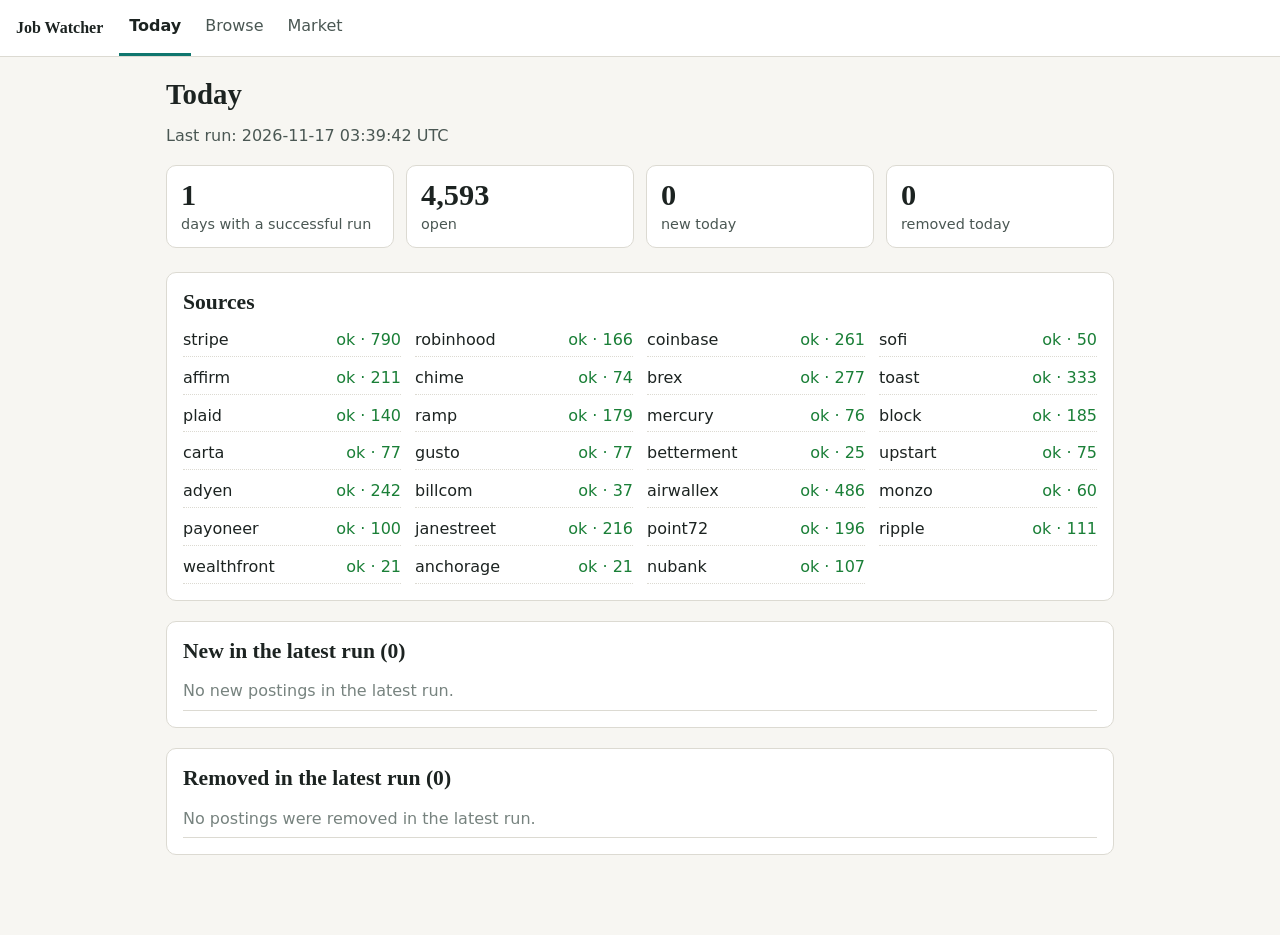
==== index.html @ 957a0f88 "Add Today page Co-Authored-By: Claude Sonnet 5.5 <noreply@anthropic.com>" ====
<!doctype html>
<html lang="en">
<head>
<meta charset="utf-8">
<meta name="viewport" content="width=device-width, initial-scale=1">
<title>Job Watcher - Today</title>
<meta name="theme-color" content="#0f766e">
<link rel="manifest" href="manifest.webmanifest">
<link rel="icon" href="icons/icon-192.png">
<link rel="apple-touch-icon" href="icons/apple-touch-icon.png">
<link rel="stylesheet" href="assets/site.css">
</head>
<body>
<main>
  <h1>Today</h1>
  <p class="sub" id="lastrun">Loading...</p>
  <div id="banner"></div>
  <div class="cards" id="cards"></div>
  <section class="panel"><h2>Sources</h2><ul class="sources" id="sources"></ul></section>
  <section class="panel"><h2 id="newh">New in the latest run</h2><ul class="plist" id="newl"></ul></section>
  <section class="panel"><h2 id="remh">Removed in the latest run</h2><ul class="plist" id="reml"></ul></section>
</main>
<script src="assets/site.js"></script>
<script src="assets/today.js"></script>
</body>
</html>
---- assets/site.css ----
:root{
  --bg:#f7f6f2; --surface:#ffffff; --ink:#1c2321; --ink2:#4a5753; --muted:#77837f;
  --line:#dcdad2; --accent:#0f766e; --accent-ink:#ffffff; --accent-soft:#d5ece8;
  --bar2:#b9c2be; --good:#1a7f37; --bad:#b42318; --star:#c58a00;
  --font:system-ui,-apple-system,"Segoe UI",Roboto,sans-serif;
  --font-head:"Iowan Old Style","Palatino Linotype",Georgia,serif;
}
@media (prefers-color-scheme:dark){
  :root{--bg:#121816;--surface:#1a221f;--ink:#e8ece9;--ink2:#b3bdb9;--muted:#8a9792;
    --line:#2f3a36;--accent:#2dd4bf;--accent-ink:#06201c;--accent-soft:#18403b;
    --bar2:#465550;--good:#4ade80;--bad:#f87171;--star:#fbbf24}
}
*{box-sizing:border-box}
body{margin:0;background:var(--bg);color:var(--ink);font:16px/1.55 var(--font)}
a{color:var(--accent)}
h1,h2,h3{font-family:var(--font-head);line-height:1.25;margin:0 0 .4em}
h1{font-size:1.8rem} h2{font-size:1.35rem}
.nav{position:sticky;top:0;z-index:5;background:var(--surface);border-bottom:1px solid var(--line);
  display:flex;align-items:center;gap:4px;padding:0 16px;flex-wrap:wrap}
.nav .brand{font-family:var(--font-head);font-weight:700;margin-right:12px;padding:12px 0}
.nav a{color:var(--ink2);text-decoration:none;padding:14px 10px;border-bottom:3px solid transparent}
.nav a[aria-current=page]{color:var(--ink);border-bottom-color:var(--accent);font-weight:600}
main{max-width:980px;margin:0 auto;padding:20px 16px 60px}
.banner{background:var(--accent-soft);border:1px solid var(--line);border-radius:8px;padding:8px 12px;margin:0 0 16px}
.banner.err{border-color:var(--bad);color:var(--bad)}
.muted{color:var(--muted)} .sub{color:var(--ink2);margin-top:0}
.cards{display:grid;grid-template-columns:repeat(auto-fit,minmax(150px,1fr));gap:12px;margin:16px 0 24px}
.card{background:var(--surface);border:1px solid var(--line);border-radius:10px;padding:12px 14px}
.card .n{font:700 1.9rem var(--font-head)} .card .l{color:var(--ink2);font-size:.9rem}
.panel{background:var(--surface);border:1px solid var(--line);border-radius:10px;padding:16px;margin:0 0 20px}
.sources{display:grid;grid-template-columns:repeat(auto-fill,minmax(190px,1fr));gap:6px 14px;list-style:none;margin:0;padding:0}
.sources li{display:flex;justify-content:space-between;gap:8px;border-bottom:1px dotted var(--line);padding:3px 0}
.ok{color:var(--good)} .fail{color:var(--bad);font-weight:600}
ul.plist{list-style:none;margin:0;padding:0}
ul.plist li{padding:6px 0;border-bottom:1px solid var(--line)}
ul.plist .meta{color:var(--muted);font-size:.88rem}
.controls{display:flex;flex-wrap:wrap;gap:10px;align-items:end;margin:0 0 14px}
.controls label{display:flex;flex-direction:column;font-size:.82rem;color:var(--ink2);gap:2px}
input,select,button{font:inherit;color:var(--ink);background:var(--surface);border:1px solid var(--line);border-radius:6px;padding:6px 8px;min-height:36px}
button{cursor:pointer} button.on{background:var(--accent);color:var(--accent-ink);border-color:var(--accent)}
.seg{display:inline-flex} .seg button{border-radius:0} .seg button:first-child{border-radius:6px 0 0 6px}
.seg button:last-child{border-radius:0 6px 6px 0}
.post{display:grid;grid-template-columns:auto 1fr auto;gap:10px;align-items:start;padding:10px 0;border-bottom:1px solid var(--line)}
.post .t{font-weight:600} .post .meta{color:var(--ink2);font-size:.88rem}
.star{border:0;background:none;font-size:1.5rem;line-height:1;padding:2px 6px;color:var(--muted);min-height:0}
.star[aria-pressed=true]{color:var(--star)}
.apply{white-space:nowrap;text-decoration:none;border:1px solid var(--accent);border-radius:6px;padding:5px 12px}
.count{color:var(--ink2);margin:6px 0}
.sec{margin:0 0 34px}
.sec .stat{font-size:.9rem;color:var(--ink2);margin:.4rem 0}
.chart{margin:12px 0 4px;position:relative}
.chart svg{display:block;max-width:100%}
.chart text{fill:var(--muted);font:11px var(--font)}
.chart .grid{stroke:var(--line);stroke-width:1}
.bar{fill:var(--accent)} .bar:hover{opacity:.8}
.hrow{display:grid;grid-template-columns:minmax(80px,170px) 1fr 48px;gap:8px;align-items:center;margin:3px 0;font-size:.88rem}
.hrow .lab{overflow:hidden;text-overflow:ellipsis;white-space:nowrap;color:var(--ink2)}
.hrow .track{height:14px}
.hrow .fill{height:100%;background:var(--accent);border-radius:0 4px 4px 0;min-width:2px}
.hrow .val{text-align:right;font-variant-numeric:tabular-nums}
.stack{display:flex;height:34px;gap:2px;margin:10px 0}
.stack div{display:flex;align-items:center;padding:0 10px;font-size:.85rem;white-space:nowrap;overflow:hidden}
.stack .a{background:var(--accent);color:var(--accent-ink);border-radius:6px 0 0 6px}
.stack .b{background:var(--bar2);color:var(--ink);border-radius:0 6px 6px 0}
details{margin:6px 0 0;font-size:.85rem;color:var(--ink2)} details table{border-collapse:collapse;margin-top:6px}
details td,details th{border-bottom:1px solid var(--line);padding:2px 12px 2px 0;text-align:left}
#tip{position:fixed;pointer-events:none;background:var(--ink);color:var(--bg);padding:4px 8px;border-radius:6px;
  font-size:.8rem;display:none;z-index:20;max-width:240px}
:focus-visible{outline:2px solid var(--accent);outline-offset:2px}
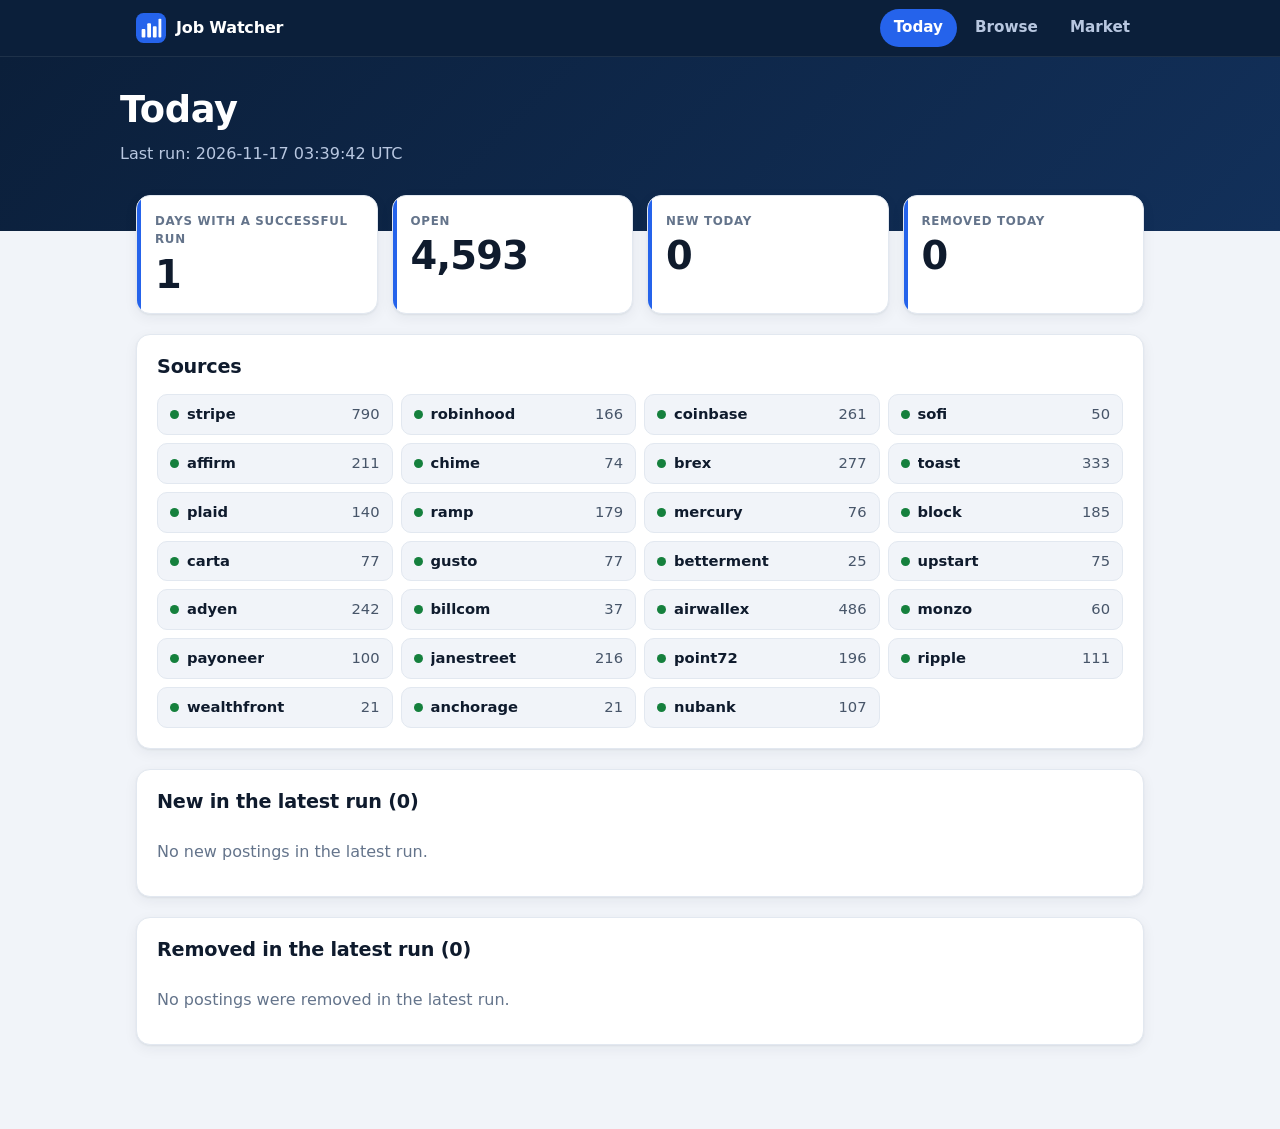
==== commit a9c52a68: "Restyle Today page: hero, summary cards, source chips Co-Authored-By: Claude Sonnet 5.5 <noreply@ant" ====
--- a/index.html
+++ b/index.html
@@ -4,16 +4,18 @@
 <meta charset="utf-8">
 <meta name="viewport" content="width=device-width, initial-scale=1">
 <title>Job Watcher - Today</title>
-<meta name="theme-color" content="#0f766e">
+<meta name="theme-color" content="#0b1f3a">
 <link rel="manifest" href="manifest.webmanifest">
 <link rel="icon" href="icons/icon-192.png">
 <link rel="apple-touch-icon" href="icons/apple-touch-icon.png">
 <link rel="stylesheet" href="assets/site.css">
 </head>
 <body>
-<main>
+<section class="hero"><div>
   <h1>Today</h1>
   <p class="sub" id="lastrun">Loading...</p>
+</div></section>
+<main>
   <div id="banner"></div>
   <div class="cards" id="cards"></div>
   <section class="panel"><h2>Sources</h2><ul class="sources" id="sources"></ul></section>
--- a/assets/site.css
+++ b/assets/site.css
@@ -1,69 +1,139 @@
+/* Job Watcher - "Ledger Navy": navy header band, cool gray canvas, white cards, blue accent. */
 :root{
-  --bg:#f7f6f2; --surface:#ffffff; --ink:#1c2321; --ink2:#4a5753; --muted:#77837f;
-  --line:#dcdad2; --accent:#0f766e; --accent-ink:#ffffff; --accent-soft:#d5ece8;
-  --bar2:#b9c2be; --good:#1a7f37; --bad:#b42318; --star:#c58a00;
-  --font:system-ui,-apple-system,"Segoe UI",Roboto,sans-serif;
-  --font-head:"Iowan Old Style","Palatino Linotype",Georgia,serif;
+  --bg:#f1f4f9; --surface:#ffffff; --ink:#0f1b2d; --ink2:#475569; --muted:#64748b;
+  --line:#e2e8f0; --accent:#2563eb; --accent-ink:#ffffff; --accent-soft:#e3ecff;
+  --bar2:#cbd5e1; --good:#15803d; --bad:#b91c1c; --star:#d97706;
+  --navy:#0b1f3a; --navy2:#12305a; --on-navy:#ffffff; --on-navy2:#b8c7e0;
+  --shadow:0 1px 2px rgba(15,27,45,.06),0 4px 14px rgba(15,27,45,.06);
+  --radius:14px;
+  --font:system-ui,-apple-system,"Segoe UI",Roboto,"Helvetica Neue",Arial,sans-serif;
+  --font-head:var(--font);
 }
 @media (prefers-color-scheme:dark){
-  :root{--bg:#121816;--surface:#1a221f;--ink:#e8ece9;--ink2:#b3bdb9;--muted:#8a9792;
-    --line:#2f3a36;--accent:#2dd4bf;--accent-ink:#06201c;--accent-soft:#18403b;
-    --bar2:#465550;--good:#4ade80;--bad:#f87171;--star:#fbbf24}
+  :root{--bg:#0a1322;--surface:#131d30;--ink:#e6ecf5;--ink2:#a9b6c9;--muted:#8a99b0;
+    --line:#25314a;--accent:#60a5fa;--accent-ink:#07142b;--accent-soft:#1b2d52;
+    --bar2:#3a4a66;--good:#4ade80;--bad:#f87171;--star:#fbbf24;
+    --navy:#08111f;--navy2:#0f2140;--shadow:0 1px 2px rgba(0,0,0,.4),0 4px 14px rgba(0,0,0,.35)}
 }
 *{box-sizing:border-box}
-body{margin:0;background:var(--bg);color:var(--ink);font:16px/1.55 var(--font)}
+body{margin:0;background:var(--bg);color:var(--ink);font:16px/1.55 var(--font);-webkit-font-smoothing:antialiased}
 a{color:var(--accent)}
-h1,h2,h3{font-family:var(--font-head);line-height:1.25;margin:0 0 .4em}
-h1{font-size:1.8rem} h2{font-size:1.35rem}
-.nav{position:sticky;top:0;z-index:5;background:var(--surface);border-bottom:1px solid var(--line);
-  display:flex;align-items:center;gap:4px;padding:0 16px;flex-wrap:wrap}
-.nav .brand{font-family:var(--font-head);font-weight:700;margin-right:12px;padding:12px 0}
-.nav a{color:var(--ink2);text-decoration:none;padding:14px 10px;border-bottom:3px solid transparent}
-.nav a[aria-current=page]{color:var(--ink);border-bottom-color:var(--accent);font-weight:600}
-main{max-width:980px;margin:0 auto;padding:20px 16px 60px}
-.banner{background:var(--accent-soft);border:1px solid var(--line);border-radius:8px;padding:8px 12px;margin:0 0 16px}
-.banner.err{border-color:var(--bad);color:var(--bad)}
-.muted{color:var(--muted)} .sub{color:var(--ink2);margin-top:0}
-.cards{display:grid;grid-template-columns:repeat(auto-fit,minmax(150px,1fr));gap:12px;margin:16px 0 24px}
-.card{background:var(--surface);border:1px solid var(--line);border-radius:10px;padding:12px 14px}
-.card .n{font:700 1.9rem var(--font-head)} .card .l{color:var(--ink2);font-size:.9rem}
-.panel{background:var(--surface);border:1px solid var(--line);border-radius:10px;padding:16px;margin:0 0 20px}
-.sources{display:grid;grid-template-columns:repeat(auto-fill,minmax(190px,1fr));gap:6px 14px;list-style:none;margin:0;padding:0}
-.sources li{display:flex;justify-content:space-between;gap:8px;border-bottom:1px dotted var(--line);padding:3px 0}
-.ok{color:var(--good)} .fail{color:var(--bad);font-weight:600}
+h1,h2,h3{font-family:var(--font-head);line-height:1.25;margin:0 0 .4em;letter-spacing:-.01em}
+h1{font-size:clamp(1.7rem,4.5vw,2.3rem);font-weight:750}
+h2{font-size:1.2rem;font-weight:700}
+h3{font-size:.78rem;font-weight:650;text-transform:uppercase;letter-spacing:.06em;color:var(--muted);margin:16px 0 0}
+b{font-variant-numeric:tabular-nums}
+
+/* header: brand + tabs, then a hero with the page title */
+.site-header{position:sticky;top:0;z-index:10;background:var(--navy);border-bottom:1px solid rgba(255,255,255,.08)}
+.nav{max-width:1040px;margin:0 auto;padding:0 16px;display:flex;align-items:center;gap:6px;min-height:56px}
+.brand{display:flex;align-items:center;gap:10px;color:var(--on-navy);font-weight:700;letter-spacing:-.01em;margin-right:auto;text-decoration:none}
+.brand svg{width:30px;height:30px;flex:none}
+.nav .tabs{display:flex;gap:4px}
+.nav .tabs a{color:var(--on-navy2);text-decoration:none;padding:7px 14px;border-radius:999px;font-weight:550;font-size:.95rem}
+.nav .tabs a:hover{color:var(--on-navy);background:rgba(255,255,255,.08)}
+.nav .tabs a[aria-current=page]{color:var(--on-navy);background:var(--accent);color:#fff}
+.hero{background:linear-gradient(135deg,var(--navy) 0%,var(--navy2) 100%);color:var(--on-navy);padding:30px 16px 64px}
+.hero>div{max-width:1040px;margin:0 auto}
+.hero h1{color:var(--on-navy);margin-bottom:.25em}
+.hero .sub{color:var(--on-navy2);margin:0;max-width:62ch}
+main{max-width:1040px;margin:-36px auto 0;padding:0 16px 64px;position:relative}
+
+.banner{background:var(--accent-soft);border:1px solid var(--line);border-radius:10px;padding:9px 14px;margin:0 0 16px;box-shadow:var(--shadow)}
+.banner:empty{display:none}
+.banner.err{border-color:var(--bad);color:var(--bad);background:var(--surface)}
+.muted{color:var(--muted)}
+
+/* surfaces */
+.panel,.card,.controls,.post{background:var(--surface);border:1px solid var(--line);border-radius:var(--radius);box-shadow:var(--shadow)}
+.panel{padding:20px;margin:0 0 20px}
+.panel h2{margin-bottom:.8em}
+.panel h2 .badge{font-size:.8rem;font-weight:650;background:var(--accent-soft);color:var(--accent);border-radius:999px;padding:2px 10px;margin-left:6px;vertical-align:2px}
+
+/* Today: summary cards */
+.cards{display:grid;grid-template-columns:repeat(4,1fr);gap:14px;margin:0 0 20px}
+.card{padding:16px 18px;position:relative;overflow:hidden}
+.card::before{content:"";position:absolute;left:0;top:0;bottom:0;width:4px;background:var(--accent)}
+.card.warn::before{background:var(--star)}
+.card .l{color:var(--muted);font-size:.74rem;font-weight:650;text-transform:uppercase;letter-spacing:.06em}
+.card .n{font-size:clamp(1.8rem,5vw,2.4rem);font-weight:760;letter-spacing:-.02em;line-height:1.15;font-variant-numeric:tabular-nums;margin-top:4px}
+@media (max-width:760px){.cards{grid-template-columns:repeat(2,1fr);gap:10px}.card{padding:13px 14px}}
+
+.sources{display:grid;grid-template-columns:repeat(auto-fill,minmax(200px,1fr));gap:8px;list-style:none;margin:0;padding:0}
+.sources li{display:flex;align-items:center;gap:8px;background:var(--bg);border:1px solid var(--line);border-radius:10px;padding:8px 12px;font-size:.92rem}
+.sources .dot{width:9px;height:9px;border-radius:50%;background:var(--good);flex:none}
+.sources .bad .dot{background:var(--bad)}
+.sources .nm{font-weight:600;overflow:hidden;text-overflow:ellipsis;white-space:nowrap}
+.sources .ct{margin-left:auto;color:var(--ink2);font-variant-numeric:tabular-nums}
+.ok{color:var(--ink2)} .fail{color:var(--bad);font-weight:700}
+
 ul.plist{list-style:none;margin:0;padding:0}
-ul.plist li{padding:6px 0;border-bottom:1px solid var(--line)}
-ul.plist .meta{color:var(--muted);font-size:.88rem}
-.controls{display:flex;flex-wrap:wrap;gap:10px;align-items:end;margin:0 0 14px}
-.controls label{display:flex;flex-direction:column;font-size:.82rem;color:var(--ink2);gap:2px}
-input,select,button{font:inherit;color:var(--ink);background:var(--surface);border:1px solid var(--line);border-radius:6px;padding:6px 8px;min-height:36px}
-button{cursor:pointer} button.on{background:var(--accent);color:var(--accent-ink);border-color:var(--accent)}
-.seg{display:inline-flex} .seg button{border-radius:0} .seg button:first-child{border-radius:6px 0 0 6px}
-.seg button:last-child{border-radius:0 6px 6px 0}
-.post{display:grid;grid-template-columns:auto 1fr auto;gap:10px;align-items:start;padding:10px 0;border-bottom:1px solid var(--line)}
-.post .t{font-weight:600} .post .meta{color:var(--ink2);font-size:.88rem}
-.star{border:0;background:none;font-size:1.5rem;line-height:1;padding:2px 6px;color:var(--muted);min-height:0}
+ul.plist li{padding:11px 0;border-bottom:1px solid var(--line)}
+ul.plist li:last-child{border-bottom:0}
+ul.plist a{font-weight:600;text-decoration:none}
+ul.plist a:hover{text-decoration:underline}
+ul.plist .meta{color:var(--muted);font-size:.86rem;margin-top:1px}
+.tag{display:inline-block;background:var(--accent-soft);color:var(--accent);border-radius:999px;padding:0 8px;font-size:.74rem;font-weight:650}
+
+/* Browse */
+.controls{display:flex;flex-wrap:wrap;gap:12px 14px;align-items:end;padding:16px;margin:0 0 14px}
+.controls label{display:flex;flex-direction:column;font-size:.74rem;font-weight:650;text-transform:uppercase;letter-spacing:.05em;color:var(--muted);gap:4px}
+.controls label.chk{flex-direction:row;align-items:center;gap:8px;text-transform:none;letter-spacing:0;font-size:.9rem;font-weight:500;color:var(--ink2);min-height:38px}
+input,select,button{font:inherit;color:var(--ink);background:var(--surface);border:1px solid var(--line);border-radius:10px;padding:7px 10px;min-height:38px}
+input[type=checkbox]{min-height:0;width:18px;height:18px;accent-color:var(--accent)}
+select,input[type=search]{min-width:150px;text-transform:none;letter-spacing:0;font-weight:500}
+button{cursor:pointer;font-weight:550}
+button:hover{border-color:var(--accent)}
+button.on{background:var(--accent);color:var(--accent-ink);border-color:var(--accent)}
+.seg{display:inline-flex;background:var(--bg);border:1px solid var(--line);border-radius:12px;padding:3px;gap:2px}
+.seg button{border:0;background:transparent;border-radius:9px;color:var(--ink2)}
+.seg button.on{background:var(--accent);color:var(--accent-ink)}
+.count{color:var(--ink2);margin:6px 2px 10px;font-size:.92rem}
+.post{display:grid;grid-template-columns:auto auto 1fr auto;gap:12px;align-items:center;padding:14px 16px;margin:0 0 10px}
+.post:hover{border-color:var(--accent)}
+.post .av{width:40px;height:40px;border-radius:12px;background:var(--accent-soft);color:var(--accent);display:grid;place-items:center;font-weight:750}
+.post .t{font-weight:650;line-height:1.3}
+.post .meta{color:var(--ink2);font-size:.86rem;margin-top:3px;display:flex;flex-wrap:wrap;gap:2px 12px}
+.star{border:0;background:none;font-size:1.5rem;line-height:1;padding:4px 6px;color:var(--bar2);min-height:0}
+.star:hover{color:var(--star)}
 .star[aria-pressed=true]{color:var(--star)}
-.apply{white-space:nowrap;text-decoration:none;border:1px solid var(--accent);border-radius:6px;padding:5px 12px}
-.count{color:var(--ink2);margin:6px 0}
-.sec{margin:0 0 34px}
-.sec .stat{font-size:.9rem;color:var(--ink2);margin:.4rem 0}
-.chart{margin:12px 0 4px;position:relative}
+.apply{white-space:nowrap;text-decoration:none;background:var(--accent);color:var(--accent-ink);border-radius:10px;padding:8px 16px;font-weight:650;font-size:.92rem}
+.apply:hover{filter:brightness(1.1)}
+@media (max-width:640px){
+  .controls{padding:12px}.controls label,.controls select,.controls input[type=search]{width:100%}
+  .controls .seg{width:100%}.seg button{flex:1}
+  .post{grid-template-columns:auto 1fr;padding:12px}
+  .post .av{display:none}
+  .post .apply{grid-column:2;justify-self:start}
+}
+
+/* Market */
+.sec.panel{padding:22px}
+.sec h2{display:flex;gap:12px;align-items:flex-start;font-size:1.25rem}
+.sec h2 .no{flex:none;width:28px;height:28px;border-radius:9px;background:var(--accent);color:var(--accent-ink);display:grid;place-items:center;font-size:.9rem;font-weight:750;margin-top:-1px}
+.sec p{color:var(--ink2);margin:.2rem 0 .8rem;max-width:70ch}
+.sec .stat{display:inline-block;background:var(--bg);border:1px solid var(--line);border-radius:999px;padding:4px 14px;font-size:.88rem;color:var(--ink2)}
+.sec .stat b{color:var(--ink)}
+.chart{margin:10px 0 4px;position:relative}
 .chart svg{display:block;max-width:100%}
 .chart text{fill:var(--muted);font:11px var(--font)}
 .chart .grid{stroke:var(--line);stroke-width:1}
 .bar{fill:var(--accent)} .bar:hover{opacity:.8}
-.hrow{display:grid;grid-template-columns:minmax(80px,170px) 1fr 48px;gap:8px;align-items:center;margin:3px 0;font-size:.88rem}
+.hrow{display:grid;grid-template-columns:minmax(90px,170px) 1fr 52px;gap:10px;align-items:center;margin:5px 0;font-size:.88rem}
 .hrow .lab{overflow:hidden;text-overflow:ellipsis;white-space:nowrap;color:var(--ink2)}
-.hrow .track{height:14px}
-.hrow .fill{height:100%;background:var(--accent);border-radius:0 4px 4px 0;min-width:2px}
-.hrow .val{text-align:right;font-variant-numeric:tabular-nums}
-.stack{display:flex;height:34px;gap:2px;margin:10px 0}
-.stack div{display:flex;align-items:center;padding:0 10px;font-size:.85rem;white-space:nowrap;overflow:hidden}
-.stack .a{background:var(--accent);color:var(--accent-ink);border-radius:6px 0 0 6px}
-.stack .b{background:var(--bar2);color:var(--ink);border-radius:0 6px 6px 0}
-details{margin:6px 0 0;font-size:.85rem;color:var(--ink2)} details table{border-collapse:collapse;margin-top:6px}
-details td,details th{border-bottom:1px solid var(--line);padding:2px 12px 2px 0;text-align:left}
-#tip{position:fixed;pointer-events:none;background:var(--ink);color:var(--bg);padding:4px 8px;border-radius:6px;
-  font-size:.8rem;display:none;z-index:20;max-width:240px}
+.hrow .track{height:12px;background:var(--bg);border-radius:6px;overflow:hidden}
+.hrow .fill{height:100%;background:var(--accent);border-radius:6px;min-width:3px}
+.hrow .val{text-align:right;font-variant-numeric:tabular-nums;font-weight:600}
+.stack{display:flex;height:40px;gap:3px;margin:12px 0}
+.stack div{display:flex;align-items:center;padding:0 12px;font-size:.85rem;font-weight:600;white-space:nowrap;overflow:hidden}
+.stack .a{background:var(--accent);color:var(--accent-ink);border-radius:10px 4px 4px 10px}
+.stack .b{background:var(--bar2);color:var(--ink);border-radius:4px 10px 10px 4px}
+details{margin:8px 0 0;font-size:.85rem;color:var(--ink2)}
+details summary{cursor:pointer;color:var(--accent);font-weight:550}
+details table{border-collapse:collapse;margin-top:8px;width:100%;max-width:420px}
+details th{font-size:.72rem;text-transform:uppercase;letter-spacing:.05em;color:var(--muted)}
+details td,details th{border-bottom:1px solid var(--line);padding:5px 12px 5px 0;text-align:left;font-variant-numeric:tabular-nums}
+#tip{position:fixed;pointer-events:none;background:var(--navy);color:#fff;padding:5px 10px;border-radius:8px;
+  font-size:.8rem;display:none;z-index:20;max-width:240px;box-shadow:var(--shadow)}
 :focus-visible{outline:2px solid var(--accent);outline-offset:2px}
+@media (max-width:480px){.brand .bt{display:none}.nav .tabs a{padding:7px 11px}.panel,.sec.panel{padding:16px}}
